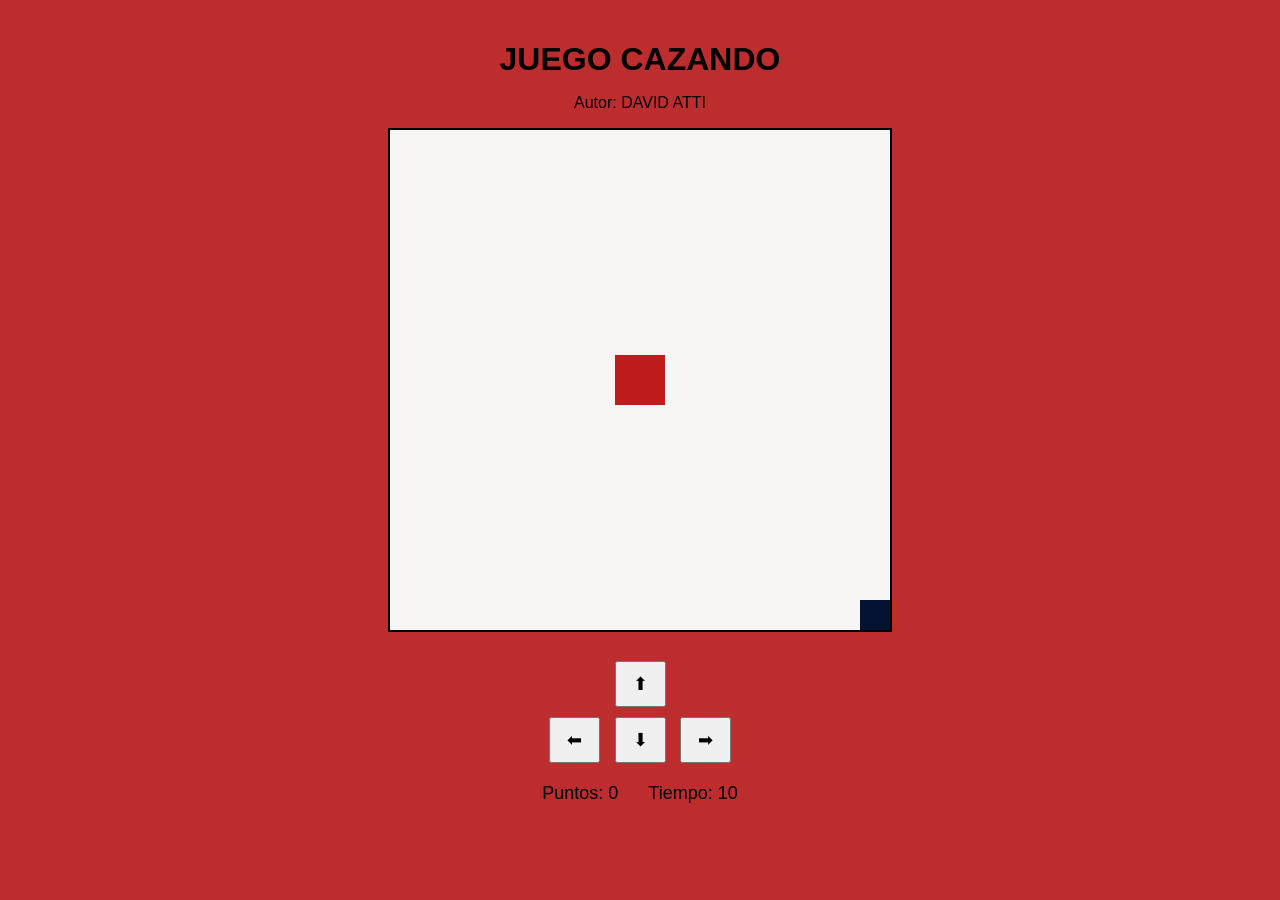
==== cazando.html @ 51673110 "finalizando segunda tarea" ====
<!DOCTYPE html>
<html>

<head>
  <title>Juego Cazando</title>
  <link rel="stylesheet" href="cazando.css">
</head>

<body onload="iniciarJuego()">

  <h1>JUEGO CAZANDO</h1>
  <p>Autor: DAVID ATTI</p>

  <!-- Punto 6: Canvas de 500x500 con id areaJuego -->
  <canvas id="areaJuego" width="500" height="500"></canvas>

  <!-- Mantengo tu canvas original para no romper funcionalidades -->
  <canvas id="juego" width="600" height="400" style="display:none;"></canvas>

  <div class="controles">
    <button id="btnarriba">⬆</button>
    <br>
    <button id="btnizquierda">⬅</button>
    <button id="btnabajo">⬇</button>
    <button id="btnderecha">➡</button>
  </div>

  <div class="panel">
    <span>Puntos: <span id="puntos">0</span></span>
    <span>Tiempo: <span id="tiempo">10</span></span>
  </div>

  <p id="mensaje"></p>

  <!-- Punto 5: JavaScript al final del body -->
  <script src="cazando.js"></script>
</body>

</html>
---- cazando.css ----
body {
  text-align: center;
  font-family: Arial, sans-serif;
  background: #bd2d2d;
  margin: 0;
  padding: 20px;
}

h1 {
  margin-bottom: 5px;
}

.panel {
  margin: 15px 0;
  font-size: 18px;
  display: flex;
  justify-content: center;
  gap: 30px;
}

canvas {
  background: rgb(247, 244, 244);
  border: 2px solid black;
}

.controles {
  margin-top: 20px;
}

button {
  margin: 5px;
  padding: 10px 16px;
  font-size: 18px;
  cursor: pointer;
}

#mensaje {
  font-size: 20px;
  font-weight: bold;
  color: rgb(173, 113, 113);
  margin-top: 15px;
}
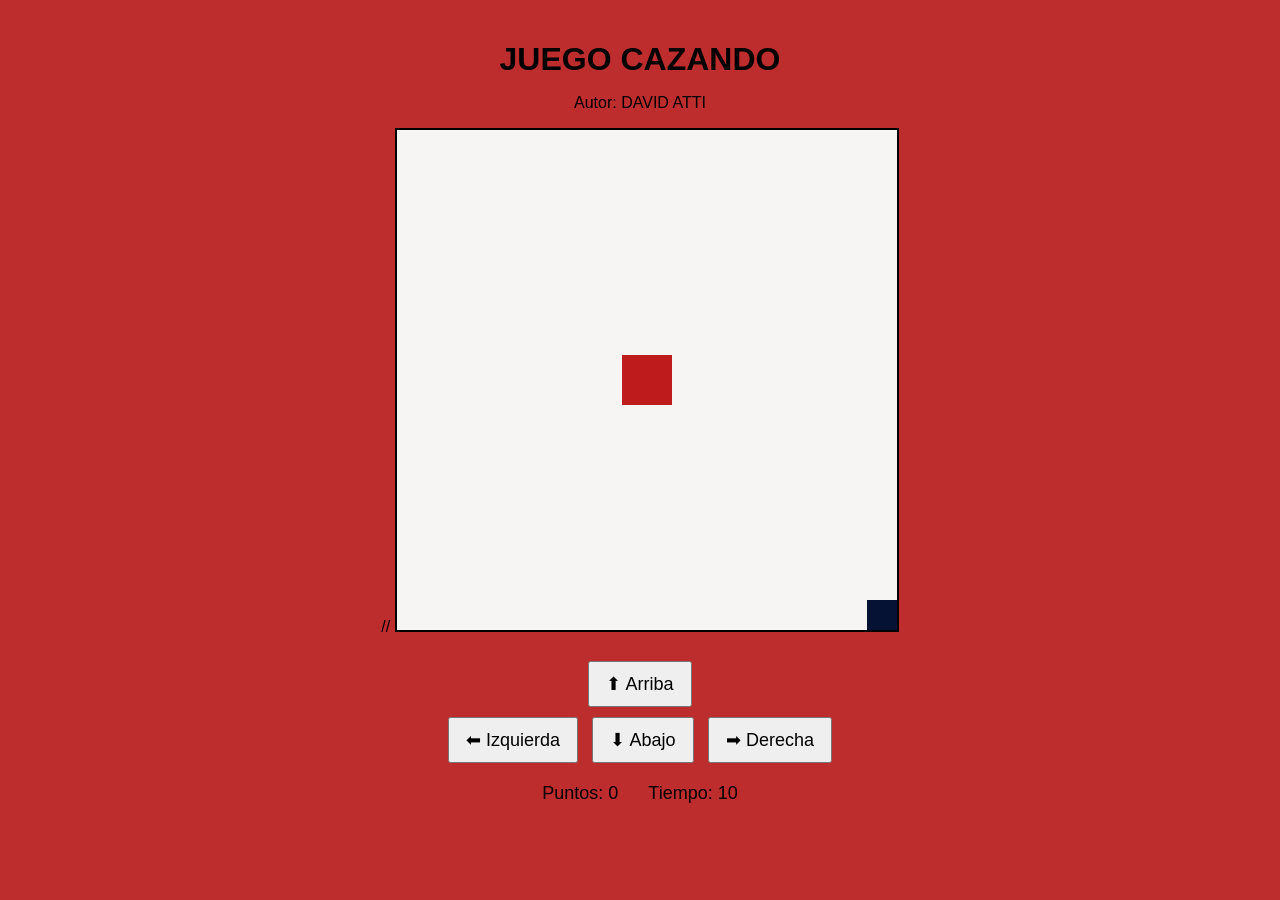
==== commit 735d8811: "parte tres mover el gato" ====
--- a/cazando.html
+++ b/cazando.html
@@ -11,18 +11,15 @@
   <h1>JUEGO CAZANDO</h1>
   <p>Autor: DAVID ATTI</p>
 
-  <!-- Punto 6: Canvas de 500x500 con id areaJuego -->
+  //<!-- Canvas principal de 500x500 -->
   <canvas id="areaJuego" width="500" height="500"></canvas>
 
-  <!-- Mantengo tu canvas original para no romper funcionalidades -->
-  <canvas id="juego" width="600" height="400" style="display:none;"></canvas>
-
   <div class="controles">
-    <button id="btnarriba">⬆</button>
+    <button id="btnarriba">⬆ Arriba</button>
     <br>
-    <button id="btnizquierda">⬅</button>
-    <button id="btnabajo">⬇</button>
-    <button id="btnderecha">➡</button>
+    <button id="btnizquierda">⬅ Izquierda</button>
+    <button id="btnabajo">⬇ Abajo</button>
+    <button id="btnderecha">➡ Derecha</button>
   </div>
 
   <div class="panel">
@@ -31,8 +28,7 @@
   </div>
 
   <p id="mensaje"></p>
-
-  <!-- Punto 5: JavaScript al final del body -->
+  
   <script src="cazando.js"></script>
 </body>
 
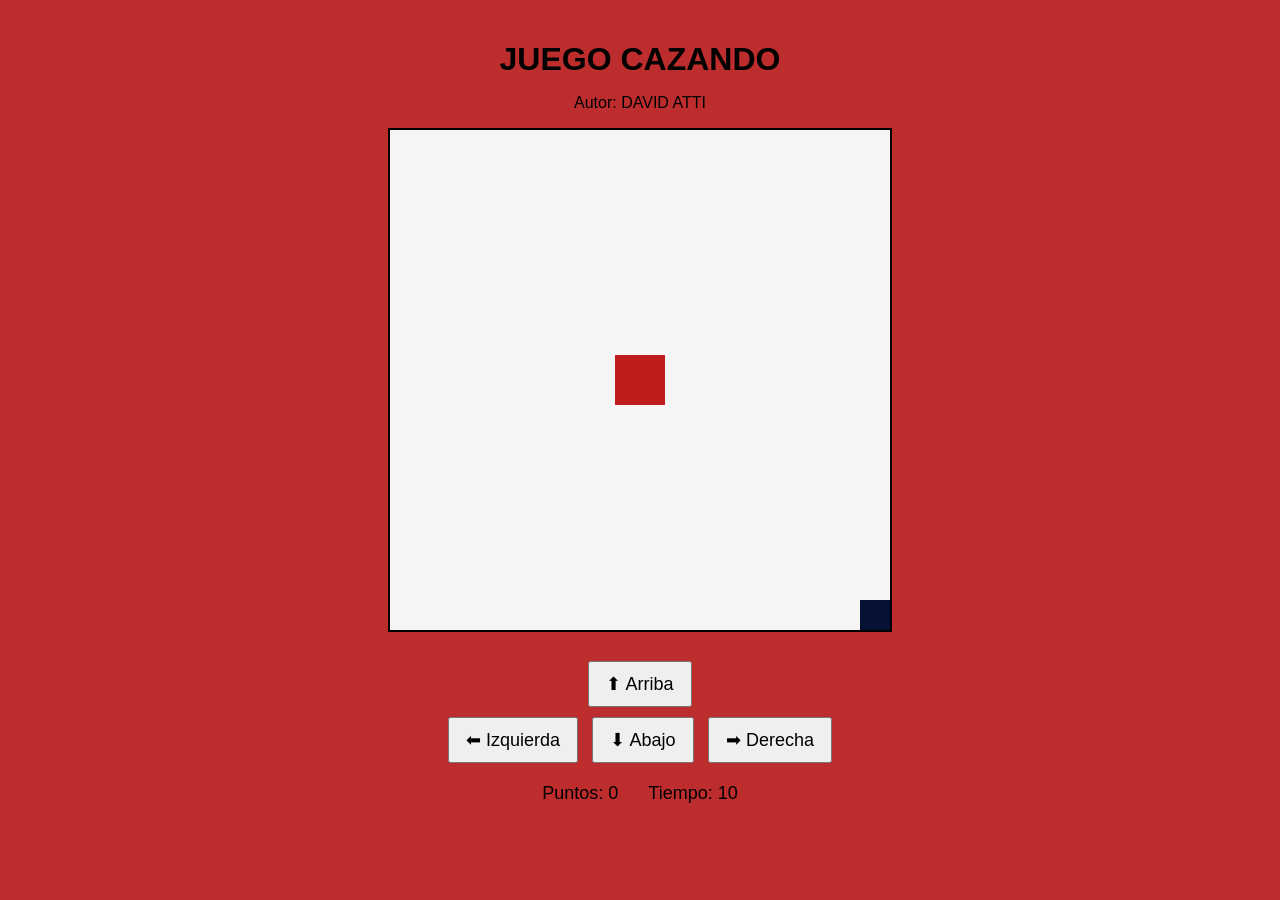
==== commit 6d696bcb: "implementar el movimiento del gato en las cuatro direcciones" ====
--- a/cazando.html
+++ b/cazando.html
@@ -11,15 +11,15 @@
   <h1>JUEGO CAZANDO</h1>
   <p>Autor: DAVID ATTI</p>
 
-  //<!-- Canvas principal de 500x500 -->
+  <!-- Canvas principal de 500x500 -->
   <canvas id="areaJuego" width="500" height="500"></canvas>
 
   <div class="controles">
-    <button id="btnarriba">⬆ Arriba</button>
+    <button id="btnArriba">⬆ Arriba</button>
     <br>
-    <button id="btnizquierda">⬅ Izquierda</button>
-    <button id="btnabajo">⬇ Abajo</button>
-    <button id="btnderecha">➡ Derecha</button>
+    <button id="btnIzquierda">⬅ Izquierda</button>
+    <button id="btnAbajo">⬇ Abajo</button>
+    <button id="btnDerecha">➡ Derecha</button>
   </div>
 
   <div class="panel">
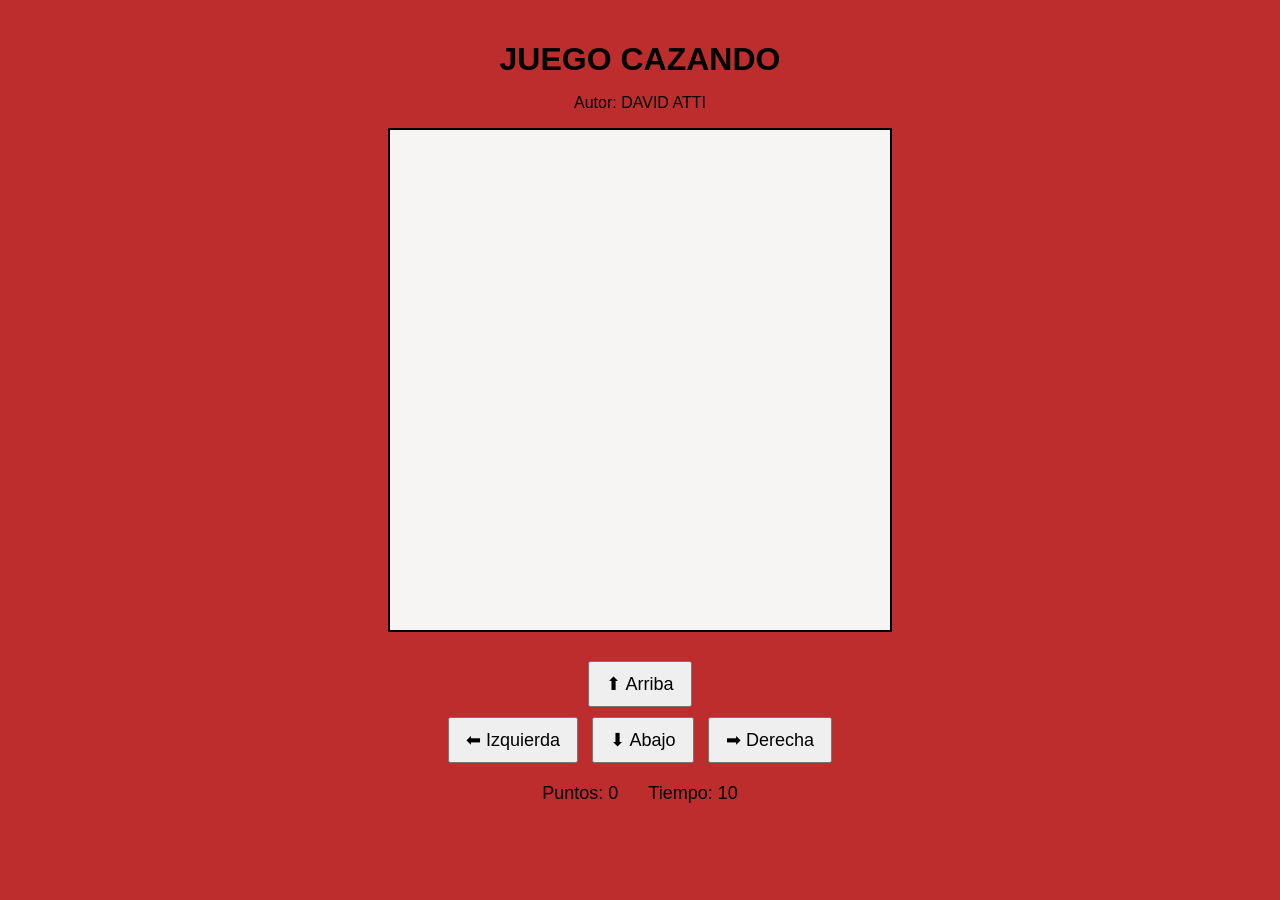
==== commit fdaaea72: "implementar el puntaje y posición mediante utilitarios js" ====
--- a/cazando.html
+++ b/cazando.html
@@ -11,7 +11,6 @@
   <h1>JUEGO CAZANDO</h1>
   <p>Autor: DAVID ATTI</p>
 
-  <!-- Canvas principal de 500x500 -->
   <canvas id="areaJuego" width="500" height="500"></canvas>
 
   <div class="controles">
@@ -29,6 +28,9 @@
 
   <p id="mensaje"></p>
   
+  <!-- PRIMERO se carga utilitarios.js -->
+  <script src="utilitarios.js"></script>
+  <!-- LUEGO se carga cazando.js -->
   <script src="cazando.js"></script>
 </body>
 
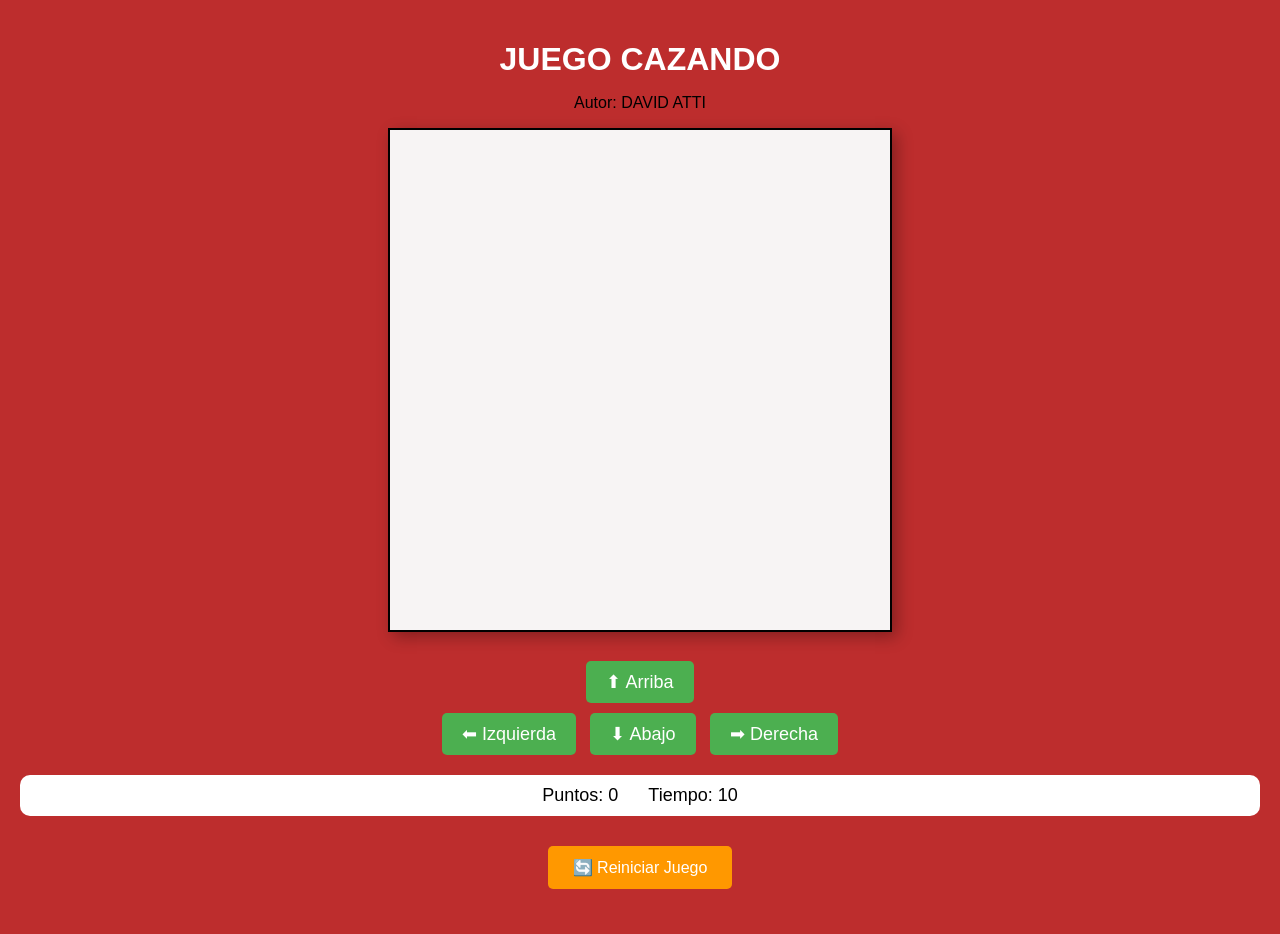
==== commit 8b1b501e: "implementar cuenta regresiva además de reinicio del juego" ====
--- a/cazando.html
+++ b/cazando.html
@@ -26,11 +26,14 @@
     <span>Tiempo: <span id="tiempo">10</span></span>
   </div>
 
+  <!-- NUEVO BOTÓN REINICIAR -->
+  <div class="reiniciar">
+    <button id="btnReiniciar">🔄 Reiniciar Juego</button>
+  </div>
+
   <p id="mensaje"></p>
   
-  <!-- PRIMERO se carga utilitarios.js -->
-  <script src="utilitarios.js"></script>
-  <!-- LUEGO se carga cazando.js -->
+  <script src="utils.js"></script>
   <script src="cazando.js"></script>
 </body>
 
--- a/cazando.css
+++ b/cazando.css
@@ -8,6 +8,7 @@
 
 h1 {
   margin-bottom: 5px;
+  color: white;
 }
 
 .panel {
@@ -16,11 +17,15 @@
   display: flex;
   justify-content: center;
   gap: 30px;
+  background: white;
+  padding: 10px;
+  border-radius: 10px;
 }
 
 canvas {
   background: rgb(247, 244, 244);
   border: 2px solid black;
+  box-shadow: 5px 5px 15px rgba(0,0,0,0.3);
 }
 
 .controles {
@@ -29,9 +34,39 @@
 
 button {
   margin: 5px;
-  padding: 10px 16px;
+  padding: 10px 20px;
   font-size: 18px;
   cursor: pointer;
+  background: #4CAF50;
+  color: white;
+  border: none;
+  border-radius: 5px;
+  transition: transform 0.2s;
+}
+
+button:hover {
+  transform: scale(1.05);
+  background: #45a049;
+}
+
+button:active {
+  transform: scale(0.95);
+}
+
+/* Estilo para botón reiniciar */
+#btnReiniciar {
+  background: #ff9800;
+  margin-top: 15px;
+  padding: 12px 25px;
+  font-size: 16px;
+}
+
+#btnReiniciar:hover {
+  background: #fb8c00;
+}
+
+.reiniciar {
+  margin-top: 10px;
 }
 
 #mensaje {
@@ -39,4 +74,11 @@
   font-weight: bold;
   color: rgb(173, 113, 113);
   margin-top: 15px;
+}
+
+/* Deshabilitar botones cuando el juego termina */
+button:disabled {
+  background: #cccccc;
+  cursor: not-allowed;
+  transform: none;
 }
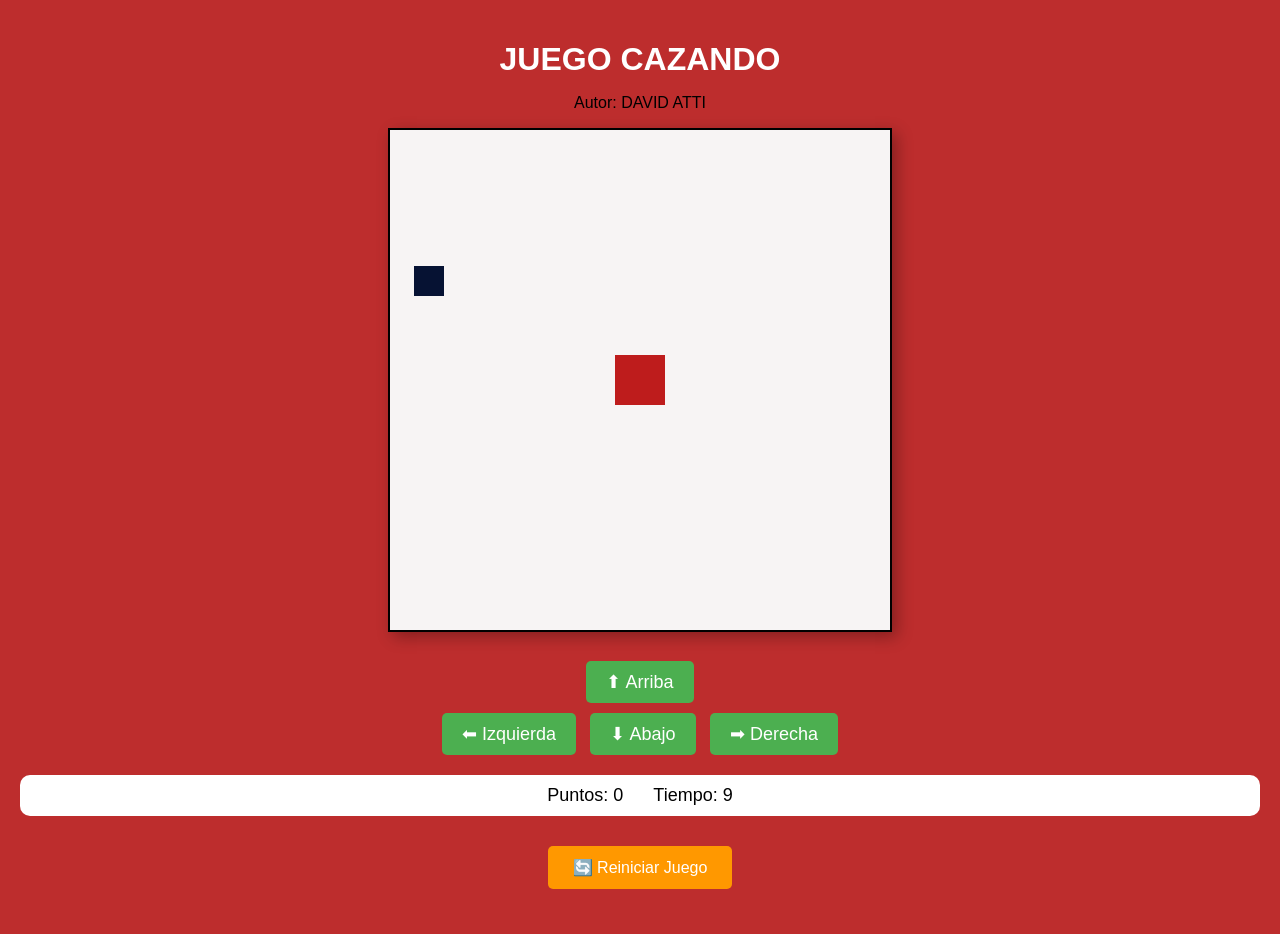
==== commit edcaa62c: "modificando en juego cazando con versión mejorada" ====
--- a/cazando.html
+++ b/cazando.html
@@ -25,7 +25,7 @@
     <span>Puntos: <span id="puntos">0</span></span>
     <span>Tiempo: <span id="tiempo">10</span></span>
   </div>
-
+  
   <!-- NUEVO BOTÓN REINICIAR -->
   <div class="reiniciar">
     <button id="btnReiniciar">🔄 Reiniciar Juego</button>
--- a/cazando.css
+++ b/cazando.css
@@ -81,4 +81,4 @@
   background: #cccccc;
   cursor: not-allowed;
   transform: none;
-}+}
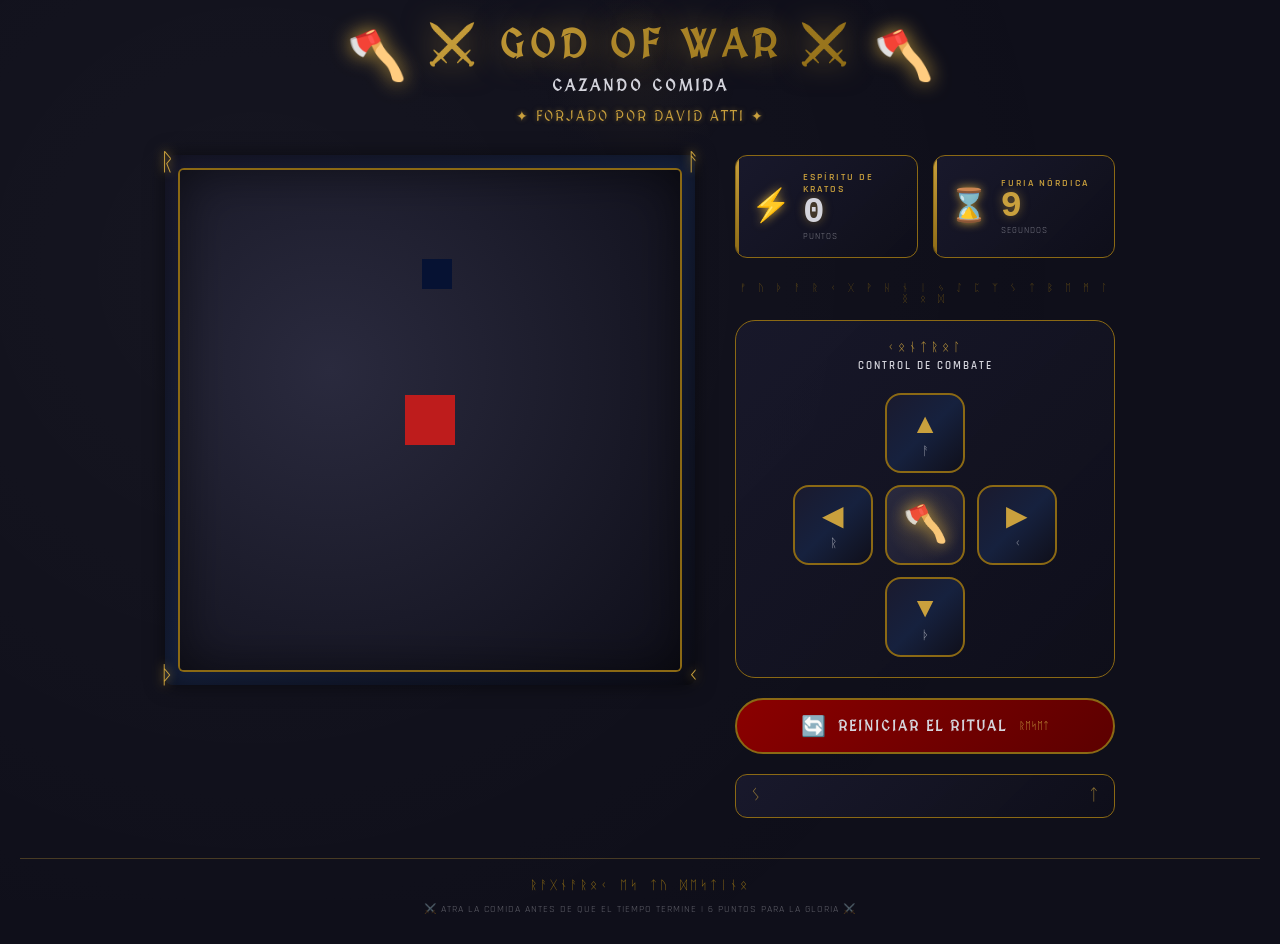
==== commit 22818f8b: "cambios en el interfaz gráfico incluye prompts para Deepseek" ====
--- a/cazando.html
+++ b/cazando.html
@@ -1,38 +1,146 @@
 <!DOCTYPE html>
-<html>
+<html lang="es">
 
 <head>
-  <title>Juego Cazando</title>
+  <meta charset="UTF-8">
+  <meta name="viewport" content="width=device-width, initial-scale=1.0">
+  <title>⚔️ GOD OF WAR - CAZANDO COMIDA ⚔️</title>
   <link rel="stylesheet" href="cazando.css">
+  <link href="https://fonts.googleapis.com/css2?family=Cinema+Decorative:wght@400;700;900&family=MedievalSharp&family=Rajdhani:wght@300;400;600;700&display=swap" rel="stylesheet">
 </head>
 
 <body onload="iniciarJuego()">
 
-  <h1>JUEGO CAZANDO</h1>
-  <p>Autor: DAVID ATTI</p>
+  <!-- Capa de nieve/video (efecto God of War) -->
+  <div class="snow-overlay"></div>
+  
+  <div class="game-container">
+    
+    <!-- Encabezado estilo God of War -->
+    <div class="gow-header">
+      <div class="legacy-mark"></div>
+      <div class="header-content">
+        <div class="spartan-helmet">🪓</div>
+        <h1 class="gow-title">
+          <span class="title-line">⚔️ GOD OF WAR ⚔️</span>
+          <span class="subtitle">CAZANDO COMIDA</span>
+        </h1>
+        <div class="leviathan-axe">🪓</div>
+      </div>
+      <p class="autor">✦ FORJADO POR DAVID ATTI ✦</p>
+    </div>
 
-  <canvas id="areaJuego" width="500" height="500"></canvas>
+    <!-- Layout principal: Canvas izquierda + Controles derecha -->
+    <div class="game-layout">
+      
+      <!-- Canvas (Izquierda) -->
+      <div class="canvas-area">
+        <div class="canvas-border-rune">
+          <div class="rune-corner top-left">ᚱ</div>
+          <div class="rune-corner top-right">ᚨ</div>
+          <div class="rune-corner bottom-left">ᚦ</div>
+          <div class="rune-corner bottom-right">ᚲ</div>
+          <canvas id="areaJuego" width="500" height="500"></canvas>
+        </div>
+      </div>
 
-  <div class="controles">
-    <button id="btnArriba">⬆ Arriba</button>
-    <br>
-    <button id="btnIzquierda">⬅ Izquierda</button>
-    <button id="btnAbajo">⬇ Abajo</button>
-    <button id="btnDerecha">➡ Derecha</button>
+      <!-- Panel de control (Derecha) -->
+      <div class="control-panel">
+        
+        <!-- Panel de estadísticas estilo God of War -->
+        <div class="stats-panel">
+          <div class="stat-card rage-card">
+            <div class="stat-icon">⚡</div>
+            <div class="stat-info">
+              <div class="stat-label">ESPÍRITU DE KRATOS</div>
+              <div class="stat-value" id="puntos">0</div>
+              <div class="stat-sub">PUNTOS</div>
+            </div>
+          </div>
+          
+          <div class="stat-card time-card">
+            <div class="stat-icon">⌛</div>
+            <div class="stat-info">
+              <div class="stat-label">FURIA NÓRDICA</div>
+              <div class="stat-value time-value" id="tiempo">20</div>
+              <div class="stat-sub">SEGUNDOS</div>
+            </div>
+          </div>
+        </div>
+
+        <!-- Separador decorativo -->
+        <div class="divider-rune">
+          <span>ᚠ ᚢ ᚦ ᚨ ᚱ ᚲ ᚷ ᚹ ᚺ ᚾ ᛁ ᛃ ᛇ ᛈ ᛉ ᛊ ᛏ ᛒ ᛖ ᛗ ᛚ ᛝ ᛟ ᛞ</span>
+        </div>
+
+        <!-- Botones de control estilo God of War (D-Pad) -->
+        <div class="combat-controls">
+          <div class="control-title">
+            <span class="title-rune">ᚲᛟᚾᛏᚱᛟᛚ</span>
+            <span class="title-text">CONTROL DE COMBATE</span>
+          </div>
+          
+          <div class="d-pad-container">
+            <!-- Flecha Arriba -->
+            <div class="d-pad-row top-row">
+              <button id="btnArriba" class="combat-btn arrow-up">
+                <span class="btn-icon">▲</span>
+                <span class="btn-rune">ᚨ</span>
+              </button>
+            </div>
+            
+            <!-- Fila central: Izquierda + Centro + Derecha -->
+            <div class="d-pad-row center-row">
+              <button id="btnIzquierda" class="combat-btn arrow-left">
+                <span class="btn-icon">◀</span>
+                <span class="btn-rune">ᚱ</span>
+              </button>
+              <div class="combat-center">
+                <div class="center-symbol">🪓</div>
+                <div class="center-glow"></div>
+              </div>
+              <button id="btnDerecha" class="combat-btn arrow-right">
+                <span class="btn-icon">▶</span>
+                <span class="btn-rune">ᚲ</span>
+              </button>
+            </div>
+            
+            <!-- Flecha Abajo -->
+            <div class="d-pad-row bottom-row">
+              <button id="btnAbajo" class="combat-btn arrow-down">
+                <span class="btn-icon">▼</span>
+                <span class="btn-rune">ᚦ</span>
+              </button>
+            </div>
+          </div>
+        </div>
+
+        <!-- Botón Reiniciar estilo God of War -->
+        <button id="btnReiniciar" class="restart-btn">
+          <span class="restart-icon">🔄</span>
+          <span class="restart-text">REINICIAR EL RITUAL</span>
+          <span class="restart-rune">ᚱᛖᛋᛖᛏ</span>
+        </button>
+
+        <!-- Mensaje de estado -->
+        <div class="status-container">
+          <div class="status-border">
+            <div class="status-rune-left">ᛊ</div>
+            <p id="mensaje" class="status-message">⚔️ QUE COMIENCE LA CAZA ⚔️</p>
+            <div class="status-rune-right">ᛏ</div>
+          </div>
+        </div>
+      </div>
+    </div>
+
+    <!-- Footer God of War -->
+    <footer class="gow-footer">
+      <div class="footer-runes">ᚱᚨᚷᚾᚨᚱᛟᚲ ᛖᛋ ᛏᚢ ᛞᛖᛋᛏᛁᚾᛟ</div>
+      <p>⚔️ ATRA LA COMIDA ANTES DE QUE EL TIEMPO TERMINE | 6 PUNTOS PARA LA GLORIA ⚔️</p>
+    </footer>
+
   </div>
 
-  <div class="panel">
-    <span>Puntos: <span id="puntos">0</span></span>
-    <span>Tiempo: <span id="tiempo">10</span></span>
-  </div>
-  
-  <!-- NUEVO BOTÓN REINICIAR -->
-  <div class="reiniciar">
-    <button id="btnReiniciar">🔄 Reiniciar Juego</button>
-  </div>
-
-  <p id="mensaje"></p>
-  
   <script src="utils.js"></script>
   <script src="cazando.js"></script>
 </body>
--- a/cazando.css
+++ b/cazando.css
@@ -1,84 +1,602 @@
+/* ============================================
+   GOD OF WAR THEME - CAZANDO COMIDA
+   Estilo nórdico / espartano
+   ============================================ */
+
+/* Variables del tema God of War */
+:root {
+  --gow-gold: #c9a03d;
+  --gow-gold-dark: #8b6914;
+  --gow-gold-glow: rgba(201, 160, 61, 0.4);
+  --gow-red: #8b0000;
+  --gow-red-dark: #5c0000;
+  --gow-dark: #1a1a2e;
+  --gow-darker: #0f0f1a;
+  --gow-snow: #d4d4dc;
+  --gow-ice: #4a6fa5;
+  --gow-rune: #b8860b;
+  --gow-shadow: 0 0 20px rgba(0, 0, 0, 0.5);
+  --gow-glow: 0 0 15px var(--gow-gold-glow);
+  --gradient-gow: linear-gradient(135deg, #1a1a2e 0%, #16213e 50%, #0f0f1a 100%);
+  --gradient-gold: linear-gradient(135deg, #c9a03d 0%, #8b6914 100%);
+  --gradient-blood: linear-gradient(135deg, #8b0000 0%, #5c0000 100%);
+}
+
+* {
+  margin: 0;
+  padding: 0;
+  box-sizing: border-box;
+}
+
 body {
+  background: var(--gow-darker);
+  font-family: 'Rajdhani', 'MedievalSharp', monospace;
+  min-height: 100vh;
+  position: relative;
+  overflow-x: hidden;
+}
+
+/* Overlay de nieve (efecto Fimbulwinter) */
+.snow-overlay {
+  position: fixed;
+  top: 0;
+  left: 0;
+  width: 100%;
+  height: 100%;
+  pointer-events: none;
+  background: radial-gradient(circle at 20% 30%, rgba(255,255,255,0.03) 0%, transparent 70%);
+  z-index: 0;
+}
+
+.game-container {
+  position: relative;
+  z-index: 1;
+  max-width: 1400px;
+  margin: 0 auto;
+  padding: 20px;
+}
+
+/* ============================================
+   HEADER GOD OF WAR
+   ============================================ */
+.gow-header {
   text-align: center;
-  font-family: Arial, sans-serif;
-  background: #bd2d2d;
+  margin-bottom: 30px;
+  position: relative;
+}
+
+.header-content {
+  display: flex;
+  justify-content: center;
+  align-items: center;
+  gap: 20px;
+  flex-wrap: wrap;
+}
+
+.spartan-helmet, .leviathan-axe {
+  font-size: 48px;
+  filter: drop-shadow(0 0 10px var(--gow-gold));
+  animation: float 3s ease-in-out infinite;
+}
+
+.leviathan-axe {
+  animation-delay: 1.5s;
+}
+
+@keyframes float {
+  0%, 100% { transform: translateY(0); }
+  50% { transform: translateY(-8px); }
+}
+
+.gow-title {
+  text-align: center;
   margin: 0;
+}
+
+.title-line {
+  font-family: 'Cinema Decorative', 'MedievalSharp', cursive;
+  font-size: 2.5rem;
+  background: var(--gradient-gold);
+  -webkit-background-clip: text;
+  background-clip: text;
+  color: transparent;
+  text-shadow: 0 0 30px rgba(201, 160, 61, 0.5);
+  letter-spacing: 5px;
+  display: block;
+}
+
+.subtitle {
+  font-family: 'MedievalSharp', monospace;
+  font-size: 1rem;
+  color: var(--gow-snow);
+  letter-spacing: 3px;
+  display: block;
+  margin-top: 8px;
+}
+
+.autor {
+  color: var(--gow-gold);
+  font-family: 'MedievalSharp', monospace;
+  font-size: 0.85rem;
+  letter-spacing: 2px;
+  margin-top: 12px;
+  text-shadow: 0 0 5px rgba(201, 160, 61, 0.5);
+}
+
+.legacy-mark {
+  position: absolute;
+  top: 50%;
+  left: 50%;
+  transform: translate(-50%, -50%);
+  width: 200px;
+  height: 200px;
+  background: radial-gradient(circle, rgba(201,160,61,0.05) 0%, transparent 70%);
+  pointer-events: none;
+  z-index: -1;
+}
+
+/* ============================================
+   LAYOUT PRINCIPAL: CANVAS IZQUIERDA + CONTROLES DERECHA
+   ============================================ */
+.game-layout {
+  display: flex;
+  gap: 40px;
+  justify-content: center;
+  align-items: flex-start;
+  flex-wrap: wrap;
+}
+
+.canvas-area {
+  flex-shrink: 0;
+}
+
+/* Canvas con bordes rúnicos */
+.canvas-border-rune {
+  position: relative;
+  padding: 15px;
+  background: var(--gradient-gow);
+  border-radius: 8px;
+  box-shadow: var(--gow-shadow), inset 0 0 30px rgba(0,0,0,0.5);
+}
+
+.rune-corner {
+  position: absolute;
+  font-family: monospace;
+  font-size: 24px;
+  color: var(--gow-gold);
+  text-shadow: 0 0 10px var(--gow-gold);
+  z-index: 2;
+}
+
+.top-left {
+  top: -5px;
+  left: -5px;
+}
+
+.top-right {
+  top: -5px;
+  right: -5px;
+}
+
+.bottom-left {
+  bottom: -5px;
+  left: -5px;
+}
+
+.bottom-right {
+  bottom: -5px;
+  right: -5px;
+}
+
+canvas {
+  background: radial-gradient(circle at 30% 40%, #2a2a3e 0%, #0f0f1a 100%);
+  border-radius: 4px;
+  box-shadow: inset 0 0 50px rgba(0,0,0,0.5), 0 0 0 2px var(--gow-gold-dark);
+  display: block;
+  cursor: pointer;
+}
+
+/* ============================================
+   PANEL DE CONTROL (DERECHA)
+   ============================================ */
+.control-panel {
+  flex: 1;
+  min-width: 300px;
+  max-width: 380px;
+}
+
+/* Tarjetas de estadísticas */
+.stats-panel {
+  display: flex;
+  gap: 15px;
+  margin-bottom: 25px;
+}
+
+.stat-card {
+  flex: 1;
+  background: linear-gradient(135deg, rgba(26,26,46,0.9) 0%, rgba(15,15,26,0.95) 100%);
+  border: 1px solid var(--gow-gold-dark);
+  border-radius: 12px;
+  padding: 15px;
+  display: flex;
+  align-items: center;
+  gap: 12px;
+  transition: all 0.3s ease;
+  position: relative;
+  overflow: hidden;
+}
+
+.stat-card::before {
+  content: '';
+  position: absolute;
+  top: 0;
+  left: 0;
+  width: 3px;
+  height: 100%;
+  background: var(--gradient-gold);
+}
+
+.stat-card:hover {
+  transform: translateY(-3px);
+  box-shadow: var(--gow-glow);
+  border-color: var(--gow-gold);
+}
+
+.stat-icon {
+  font-size: 32px;
+  filter: drop-shadow(0 0 5px var(--gow-gold));
+}
+
+.stat-info {
+  flex: 1;
+}
+
+.stat-label {
+  font-size: 10px;
+  font-weight: 600;
+  letter-spacing: 2px;
+  color: var(--gow-gold);
+  text-transform: uppercase;
+}
+
+.stat-value {
+  font-family: 'Cinema Decorative', monospace;
+  font-size: 36px;
+  font-weight: bold;
+  color: var(--gow-snow);
+  text-shadow: 0 0 10px rgba(201,160,61,0.5);
+  line-height: 1;
+}
+
+.time-value {
+  color: var(--gow-gold);
+}
+
+.stat-sub {
+  font-size: 9px;
+  color: rgba(212,212,220,0.5);
+  letter-spacing: 1px;
+}
+
+/* Divisor rúnico */
+.divider-rune {
+  text-align: center;
+  font-family: monospace;
+  font-size: 10px;
+  color: var(--gow-gold-dark);
+  letter-spacing: 3px;
+  margin: 15px 0;
+  opacity: 0.6;
+}
+
+/* ============================================
+   CONTROLES DE COMBATE (D-PAD)
+   ============================================ */
+.combat-controls {
+  background: linear-gradient(135deg, rgba(26,26,46,0.8) 0%, rgba(15,15,26,0.9) 100%);
+  border: 1px solid var(--gow-gold-dark);
+  border-radius: 20px;
   padding: 20px;
-}
-
-h1 {
-  margin-bottom: 5px;
-  color: white;
-}
-
-.panel {
-  margin: 15px 0;
-  font-size: 18px;
+  margin-bottom: 20px;
+}
+
+.control-title {
+  text-align: center;
+  margin-bottom: 20px;
+}
+
+.title-rune {
+  font-family: monospace;
+  font-size: 12px;
+  color: var(--gow-gold);
+  letter-spacing: 4px;
+  display: block;
+}
+
+.title-text {
+  font-size: 11px;
+  font-weight: 600;
+  letter-spacing: 2px;
+  color: var(--gow-snow);
+  display: block;
+  margin-top: 4px;
+}
+
+.d-pad-container {
+  display: flex;
+  flex-direction: column;
+  align-items: center;
+  gap: 12px;
+}
+
+.d-pad-row {
   display: flex;
   justify-content: center;
-  gap: 30px;
-  background: white;
-  padding: 10px;
-  border-radius: 10px;
-}
-
-canvas {
-  background: rgb(247, 244, 244);
-  border: 2px solid black;
-  box-shadow: 5px 5px 15px rgba(0,0,0,0.3);
-}
-
-.controles {
-  margin-top: 20px;
-}
-
-button {
-  margin: 5px;
-  padding: 10px 20px;
-  font-size: 18px;
+  gap: 12px;
+}
+
+.combat-btn {
+  width: 80px;
+  height: 80px;
+  background: var(--gradient-gow);
+  border: 2px solid var(--gow-gold-dark);
+  border-radius: 16px;
   cursor: pointer;
-  background: #4CAF50;
-  color: white;
-  border: none;
-  border-radius: 5px;
-  transition: transform 0.2s;
-}
-
-button:hover {
+  transition: all 0.2s ease;
+  display: flex;
+  flex-direction: column;
+  align-items: center;
+  justify-content: center;
+  gap: 5px;
+  position: relative;
+  overflow: hidden;
+}
+
+.combat-btn::before {
+  content: '';
+  position: absolute;
+  top: 50%;
+  left: 50%;
+  width: 0;
+  height: 0;
+  background: rgba(201,160,61,0.2);
+  border-radius: 50%;
+  transition: width 0.3s, height 0.3s;
+  transform: translate(-50%, -50%);
+}
+
+.combat-btn:hover::before {
+  width: 100%;
+  height: 100%;
+}
+
+.combat-btn:hover {
+  border-color: var(--gow-gold);
+  box-shadow: var(--gow-glow);
   transform: scale(1.05);
-  background: #45a049;
-}
-
-button:active {
+}
+
+.combat-btn:active {
   transform: scale(0.95);
 }
 
-/* Estilo para botón reiniciar */
-#btnReiniciar {
-  background: #ff9800;
-  margin-top: 15px;
-  padding: 12px 25px;
+.combat-btn:disabled {
+  opacity: 0.4;
+  transform: none;
+  cursor: not-allowed;
+}
+
+.btn-icon {
+  font-size: 28px;
+  color: var(--gow-gold);
+}
+
+.btn-rune {
+  font-family: monospace;
+  font-size: 12px;
+  color: var(--gow-snow);
+  opacity: 0.7;
+}
+
+/* Centro del D-Pad */
+.combat-center {
+  width: 80px;
+  height: 80px;
+  background: linear-gradient(135deg, #2a2a3e, #1a1a2e);
+  border: 2px solid var(--gow-gold-dark);
+  border-radius: 16px;
+  display: flex;
+  align-items: center;
+  justify-content: center;
+  position: relative;
+}
+
+.center-symbol {
+  font-size: 36px;
+  filter: drop-shadow(0 0 8px var(--gow-gold));
+  animation: pulse-gow 1.5s ease-in-out infinite;
+}
+
+.center-glow {
+  position: absolute;
+  width: 100%;
+  height: 100%;
+  border-radius: 16px;
+  background: radial-gradient(circle, rgba(201,160,61,0.2) 0%, transparent 70%);
+  pointer-events: none;
+}
+
+@keyframes pulse-gow {
+  0%, 100% { transform: scale(1); text-shadow: 0 0 5px var(--gow-gold); }
+  50% { transform: scale(1.1); text-shadow: 0 0 20px var(--gow-gold); }
+}
+
+/* Botón reiniciar estilo God of War */
+.restart-btn {
+  width: 100%;
+  background: var(--gradient-blood);
+  border: 2px solid var(--gow-gold-dark);
+  border-radius: 50px;
+  padding: 14px 20px;
+  cursor: pointer;
+  transition: all 0.3s ease;
+  display: flex;
+  align-items: center;
+  justify-content: center;
+  gap: 12px;
+  margin-bottom: 20px;
+}
+
+.restart-btn:hover {
+  border-color: var(--gow-gold);
+  box-shadow: var(--gow-glow);
+  transform: scale(1.02);
+}
+
+.restart-btn:active {
+  transform: scale(0.98);
+}
+
+.restart-icon {
+  font-size: 20px;
+  transition: transform 0.3s;
+}
+
+.restart-btn:hover .restart-icon {
+  transform: rotate(180deg);
+}
+
+.restart-text {
+  font-family: 'MedievalSharp', monospace;
+  font-size: 14px;
+  font-weight: bold;
+  letter-spacing: 2px;
+  color: var(--gow-snow);
+}
+
+.restart-rune {
+  font-family: monospace;
+  font-size: 10px;
+  color: var(--gow-gold);
+}
+
+/* Mensaje de estado */
+.status-container {
+  margin-top: 10px;
+}
+
+.status-border {
+  background: linear-gradient(135deg, rgba(26,26,46,0.9) 0%, rgba(15,15,26,0.95) 100%);
+  border: 1px solid var(--gow-gold-dark);
+  border-radius: 12px;
+  padding: 12px 15px;
+  display: flex;
+  align-items: center;
+  justify-content: center;
+  gap: 12px;
+}
+
+.status-rune-left, .status-rune-right {
+  font-family: monospace;
   font-size: 16px;
-}
-
-#btnReiniciar:hover {
-  background: #fb8c00;
-}
-
-.reiniciar {
-  margin-top: 10px;
-}
-
-#mensaje {
-  font-size: 20px;
+  color: var(--gow-gold);
+  opacity: 0.7;
+}
+
+.status-message {
+  font-family: 'MedievalSharp', monospace;
+  font-size: 13px;
   font-weight: bold;
-  color: rgb(173, 113, 113);
-  margin-top: 15px;
-}
-
-/* Deshabilitar botones cuando el juego termina */
-button:disabled {
-  background: #cccccc;
-  cursor: not-allowed;
-  transform: none;
-}
+  color: var(--gow-snow);
+  letter-spacing: 1px;
+  margin: 0;
+  text-align: center;
+  flex: 1;
+}
+
+/* ============================================
+   FOOTER GOD OF WAR
+   ============================================ */
+.gow-footer {
+  margin-top: 40px;
+  padding: 20px;
+  text-align: center;
+  border-top: 1px solid rgba(201,160,61,0.3);
+}
+
+.footer-runes {
+  font-family: monospace;
+  font-size: 12px;
+  color: var(--gow-gold-dark);
+  letter-spacing: 3px;
+  margin-bottom: 10px;
+}
+
+.gow-footer p {
+  font-size: 10px;
+  color: rgba(212,212,220,0.4);
+  letter-spacing: 1px;
+}
+
+/* ============================================
+   RESPONSIVE
+   ============================================ */
+@media (max-width: 900px) {
+  .game-layout {
+    flex-direction: column;
+    align-items: center;
+  }
+  
+  .control-panel {
+    width: 100%;
+    max-width: 500px;
+  }
+  
+  .title-line {
+    font-size: 1.8rem;
+  }
+  
+  .combat-btn {
+    width: 70px;
+    height: 70px;
+  }
+  
+  .combat-center {
+    width: 70px;
+    height: 70px;
+  }
+  
+  .btn-icon {
+    font-size: 24px;
+  }
+}
+
+@media (max-width: 500px) {
+  .combat-btn {
+    width: 60px;
+    height: 60px;
+  }
+  
+  .combat-center {
+    width: 60px;
+    height: 60px;
+  }
+  
+  .center-symbol {
+    font-size: 28px;
+  }
+  
+  .stats-panel {
+    flex-direction: column;
+  }
+}
+
+/* Animaciones adicionales */
+@keyframes runeGlow {
+  0%, 100% { text-shadow: 0 0 5px var(--gow-gold); }
+  50% { text-shadow: 0 0 15px var(--gow-gold); }
+}
+
+.rune-corner {
+  animation: runeGlow 2s ease-in-out infinite;
+}
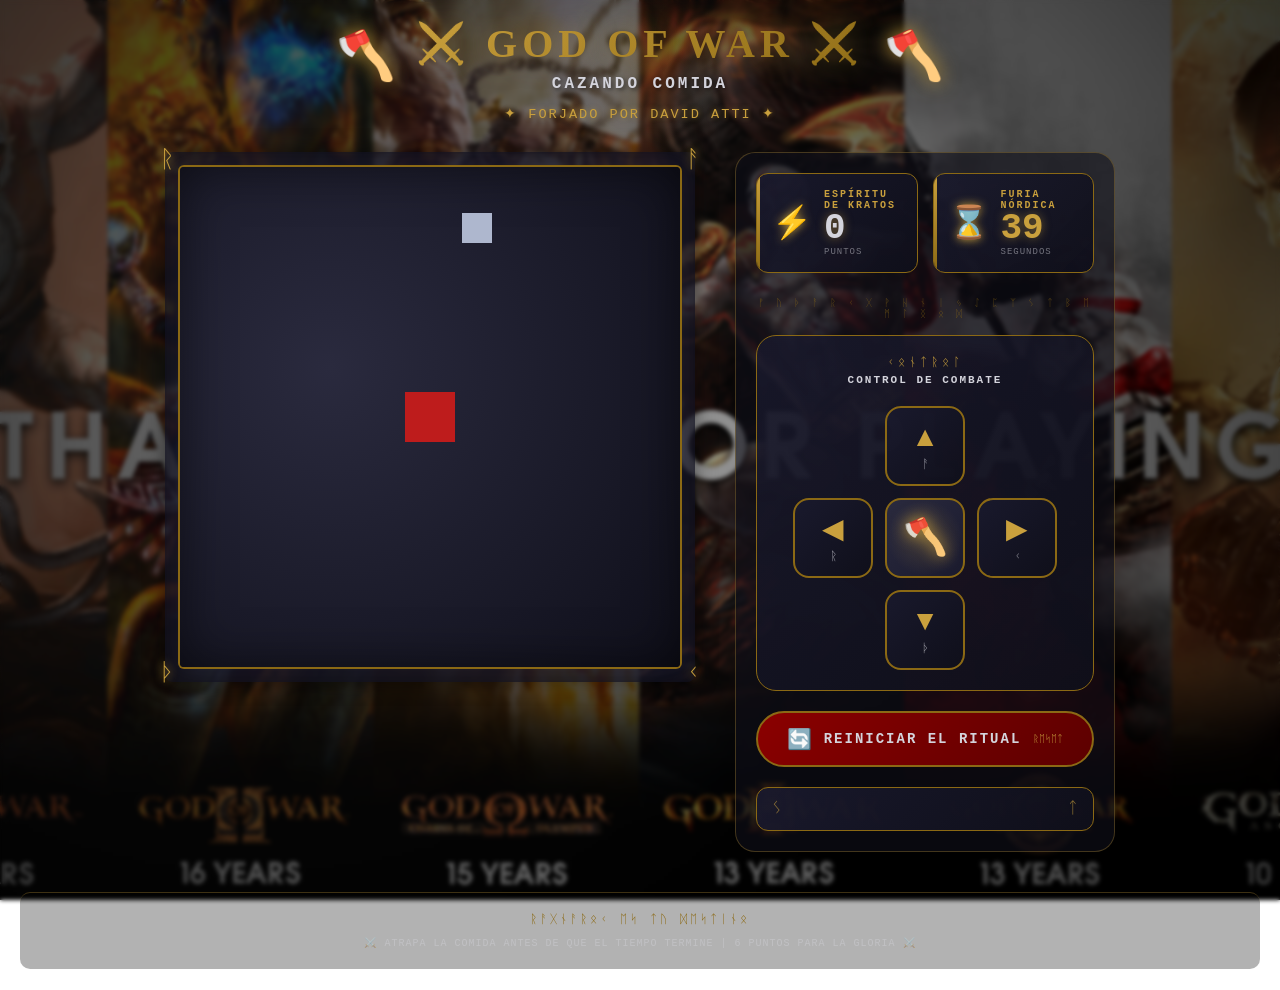
==== commit 2240df86: "cambios en background,velocidad, tiempo de juego; incluir prompts" ====
--- a/cazando.html
+++ b/cazando.html
@@ -6,12 +6,15 @@
   <meta name="viewport" content="width=device-width, initial-scale=1.0">
   <title>⚔️ GOD OF WAR - CAZANDO COMIDA ⚔️</title>
   <link rel="stylesheet" href="cazando.css">
-  <link href="https://fonts.googleapis.com/css2?family=Cinema+Decorative:wght@400;700;900&family=MedievalSharp&family=Rajdhani:wght@300;400;600;700&display=swap" rel="stylesheet">
+  <link href="god of war versiones.jpg" rel="stylesheet">
 </head>
 
 <body onload="iniciarJuego()">
 
-  <!-- Capa de nieve/video (efecto God of War) -->
+  <!-- Imagen de fondo God of War -->
+  <div class="gow-background"></div>
+  
+  <!-- Capa de nieve/escarcha (efecto Fimbulwinter) -->
   <div class="snow-overlay"></div>
   
   <div class="game-container">
@@ -62,7 +65,7 @@
             <div class="stat-icon">⌛</div>
             <div class="stat-info">
               <div class="stat-label">FURIA NÓRDICA</div>
-              <div class="stat-value time-value" id="tiempo">20</div>
+              <div class="stat-value time-value" id="tiempo">60</div>
               <div class="stat-sub">SEGUNDOS</div>
             </div>
           </div>
@@ -136,7 +139,7 @@
     <!-- Footer God of War -->
     <footer class="gow-footer">
       <div class="footer-runes">ᚱᚨᚷᚾᚨᚱᛟᚲ ᛖᛋ ᛏᚢ ᛞᛖᛋᛏᛁᚾᛟ</div>
-      <p>⚔️ ATRA LA COMIDA ANTES DE QUE EL TIEMPO TERMINE | 6 PUNTOS PARA LA GLORIA ⚔️</p>
+      <p>⚔️ ATRAPA LA COMIDA ANTES DE QUE EL TIEMPO TERMINE | 6 PUNTOS PARA LA GLORIA ⚔️</p>
     </footer>
 
   </div>
--- a/cazando.css
+++ b/cazando.css
@@ -1,6 +1,6 @@
 /* ============================================
    GOD OF WAR THEME - CAZANDO COMIDA
-   Estilo nórdico / espartano
+   Estilo nórdico / espartano con imagen de fondo
    ============================================ */
 
 /* Variables del tema God of War */
@@ -17,7 +17,7 @@
   --gow-rune: #b8860b;
   --gow-shadow: 0 0 20px rgba(0, 0, 0, 0.5);
   --gow-glow: 0 0 15px var(--gow-gold-glow);
-  --gradient-gow: linear-gradient(135deg, #1a1a2e 0%, #16213e 50%, #0f0f1a 100%);
+  --gradient-gow: linear-gradient(135deg, rgba(26,26,46,0.85) 0%, rgba(15,15,26,0.9) 100%);
   --gradient-gold: linear-gradient(135deg, #c9a03d 0%, #8b6914 100%);
   --gradient-blood: linear-gradient(135deg, #8b0000 0%, #5c0000 100%);
 }
@@ -29,11 +29,39 @@
 }
 
 body {
-  background: var(--gow-darker);
   font-family: 'Rajdhani', 'MedievalSharp', monospace;
   min-height: 100vh;
   position: relative;
   overflow-x: hidden;
+}
+
+/* ============================================
+   IMAGEN DE FONDO GOD OF WAR
+   ============================================ */
+.gow-background {
+  position: fixed;
+  top: 0;
+  left: 0;
+  width: 100%;
+  height: 100%;
+  background-image: url('god of war versiones.jpg');
+  background-size: cover;
+  background-position: center;
+  background-repeat: no-repeat;
+  background-attachment: fixed;
+  z-index: -2;
+}
+
+/* Efecto de viñeta oscura para mejorar legibilidad */
+.gow-background::after {
+  content: '';
+  position: absolute;
+  top: 0;
+  left: 0;
+  width: 100%;
+  height: 100%;
+  background: radial-gradient(circle, rgba(0,0,0,0.4) 0%, rgba(0,0,0,0.8) 100%);
+  pointer-events: none;
 }
 
 /* Overlay de nieve (efecto Fimbulwinter) */
@@ -44,16 +72,20 @@
   width: 100%;
   height: 100%;
   pointer-events: none;
-  background: radial-gradient(circle at 20% 30%, rgba(255,255,255,0.03) 0%, transparent 70%);
-  z-index: 0;
-}
-
+  background: radial-gradient(circle at 20% 30%, rgba(255,255,255,0.05) 0%, transparent 70%);
+  z-index: -1;
+}
+
+/* ============================================
+   CONTENEDOR PRINCIPAL CON FONDO SEMI-TRANSPARENTE
+   ============================================ */
 .game-container {
   position: relative;
   z-index: 1;
   max-width: 1400px;
   margin: 0 auto;
   padding: 20px;
+  backdrop-filter: blur(2px);
 }
 
 /* ============================================
@@ -112,6 +144,7 @@
   letter-spacing: 3px;
   display: block;
   margin-top: 8px;
+  text-shadow: 2px 2px 4px rgba(0,0,0,0.5);
 }
 
 .autor {
@@ -130,7 +163,7 @@
   transform: translate(-50%, -50%);
   width: 200px;
   height: 200px;
-  background: radial-gradient(circle, rgba(201,160,61,0.05) 0%, transparent 70%);
+  background: radial-gradient(circle, rgba(201,160,61,0.08) 0%, transparent 70%);
   pointer-events: none;
   z-index: -1;
 }
@@ -154,9 +187,10 @@
 .canvas-border-rune {
   position: relative;
   padding: 15px;
-  background: var(--gradient-gow);
+  background: rgba(26,26,46,0.7);
   border-radius: 8px;
   box-shadow: var(--gow-shadow), inset 0 0 30px rgba(0,0,0,0.5);
+  backdrop-filter: blur(4px);
 }
 
 .rune-corner {
@@ -203,6 +237,11 @@
   flex: 1;
   min-width: 300px;
   max-width: 380px;
+  background: rgba(15,15,26,0.6);
+  backdrop-filter: blur(10px);
+  border-radius: 20px;
+  padding: 20px;
+  border: 1px solid rgba(201,160,61,0.3);
 }
 
 /* Tarjetas de estadísticas */
@@ -522,6 +561,8 @@
   padding: 20px;
   text-align: center;
   border-top: 1px solid rgba(201,160,61,0.3);
+  background: rgba(0,0,0,0.3);
+  border-radius: 10px;
 }
 
 .footer-runes {
@@ -599,4 +640,35 @@
 
 .rune-corner {
   animation: runeGlow 2s ease-in-out infinite;
+}
+
+/* Efecto de entrada para el panel */
+.control-panel {
+  animation: slideInRight 0.6s ease-out;
+}
+
+@keyframes slideInRight {
+  from {
+    opacity: 0;
+    transform: translateX(50px);
+  }
+  to {
+    opacity: 1;
+    transform: translateX(0);
+  }
+}
+
+.canvas-area {
+  animation: slideInLeft 0.6s ease-out;
+}
+
+@keyframes slideInLeft {
+  from {
+    opacity: 0;
+    transform: translateX(-50px);
+  }
+  to {
+    opacity: 1;
+    transform: translateX(0);
+  }
 }
